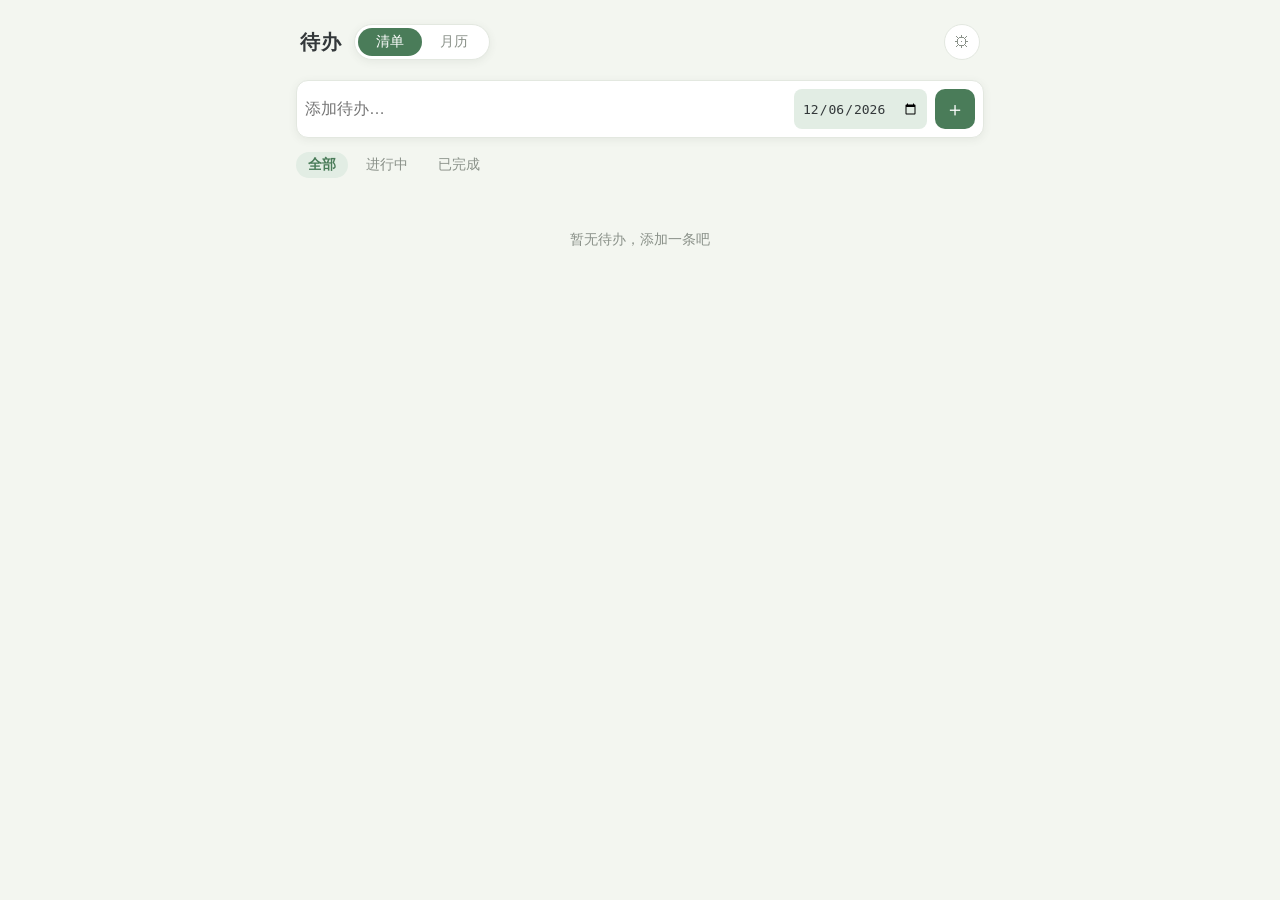
==== index.html @ 1cb69794 "待办事项应用：清单/月历/多主题/导入导出" ====
<!DOCTYPE html>
<html lang="zh-CN">
<head>
  <meta charset="UTF-8">
  <meta name="viewport" content="width=device-width, initial-scale=1.0, viewport-fit=cover">
  <meta name="theme-color" content="#f3f6f0">
  <meta name="description" content="简约护眼待办事项，支持月历视图与数据导出导入">
  <title>Todo · 待办清单</title>
  <link rel="manifest" href="manifest.json">
  <link rel="apple-touch-icon" href="images/icon-192.png">
  <link rel="stylesheet" href="css/style.css">
</head>
<body>
  <header class="topbar">
    <h1 class="logo">待办</h1>
    <nav class="view-switch" role="tablist">
      <button class="view-btn active" data-view="list" role="tab">清单</button>
      <button class="view-btn" data-view="calendar" role="tab">月历</button>
    </nav>
    <button class="icon-btn" id="btn-settings" aria-label="设置">⚙</button>
  </header>

  <!-- 清单视图 -->
  <main id="view-list" class="view active">
    <form id="add-form" class="add-bar" autocomplete="off">
      <input id="add-input" type="text" placeholder="添加待办…" maxlength="100">
      <input id="add-date" type="date" aria-label="日期">
      <button type="submit" class="add-btn" aria-label="添加">＋</button>
    </form>

    <div class="filters">
      <button class="filter-btn active" data-filter="all">全部</button>
      <button class="filter-btn" data-filter="active">进行中</button>
      <button class="filter-btn" data-filter="done">已完成</button>
      <span class="counter" id="counter"></span>
    </div>

    <ul id="todo-list" class="todo-list"></ul>

    <p class="empty-hint" id="empty-hint" hidden>暂无待办，添加一条吧</p>
  </main>

  <!-- 月历视图 -->
  <main id="view-calendar" class="view">
    <div class="cal-head">
      <button class="cal-nav" data-offset="-1" aria-label="上一月">&lt;</button>
      <h2 class="cal-title" id="cal-title"></h2>
      <button class="cal-nav" data-offset="1" aria-label="下一月">&gt;</button>
    </div>
    <div class="cal-weekdays">
      <span>一</span><span>二</span><span>三</span><span>四</span><span>五</span><span>六</span><span>日</span>
    </div>
    <div class="cal-grid" id="cal-grid"></div>

    <section class="day-panel">
      <div class="day-panel-head">
        <h3 id="day-title"></h3>
        <button class="icon-btn" id="btn-today" title="回到今天">今天</button>
      </div>
      <form id="day-add-form" autocomplete="off">
        <input id="day-add-input" type="text" placeholder="为这一天添加待办…" maxlength="100">
        <button type="submit" class="add-btn">＋</button>
      </form>
      <ul id="day-list" class="todo-list"></ul>
      <p class="empty-hint" id="day-empty" hidden>这一天还没有待办</p>
    </section>
  </main>

  <!-- 设置面板 -->
  <div class="overlay" id="settings-overlay" hidden>
    <div class="sheet" role="dialog" aria-label="设置">
      <div class="sheet-head">
        <h2>设置</h2>
        <button class="icon-btn" data-close aria-label="关闭">✕</button>
      </div>

      <h3>主题</h3>
      <div class="theme-grid" id="theme-grid">
        <button class="theme-card" data-theme="green"><i style="--c:#4a7c59"></i>绿白</button>
        <button class="theme-card" data-theme="mono"><i style="--c:#3b3f46"></i>黑白</button>
        <button class="theme-card" data-theme="blue"><i style="--c:#3d6e91"></i>蓝白</button>
      </div>

      <h3>数据</h3>
      <div class="actions">
        <button class="btn" id="btn-export">导出数据</button>
        <button class="btn" id="btn-import">导入数据</button>
        <input type="file" id="import-file" accept=".json,application/json" hidden>
        <button class="btn btn-danger" id="btn-clear">清空全部</button>
      </div>
      <p class="hint">导出后可通过微信 / 网盘等把 JSON 文件发到电脑，在电脑上打开本页并导入即可。</p>

      <p class="hint count-hint" id="stat-hint"></p>
    </div>
  </div>

  <script src="js/store.js"></script>
  <script src="js/theme.js"></script>
  <script src="js/calendar.js"></script>
  <script src="js/app.js"></script>
</body>
</html>
---- css/style.css ----
:root {
  --bg: #f3f6f0;
  --bg-card: #ffffff;
  --text: #33383a;
  --text-dim: #8a9189;
  --accent: #4a7c59;
  --accent-soft: #e2ede4;
  --danger: #b0553f;
  --border: #e3e8e0;
  --radius: 12px;
  --shadow: 0 2px 8px rgba(60, 80, 60, 0.08);
}

[data-theme="mono"] {
  --bg: #f5f5f5;
  --bg-card: #ffffff;
  --text: #26282b;
  --text-dim: #9a9a9a;
  --accent: #3b3f46;
  --accent-soft: #e9eaec;
  --danger: #b0453a;
  --border: #e0e0e0;
  --shadow: 0 2px 8px rgba(0, 0, 0, 0.07);
}

[data-theme="blue"] {
  --bg: #eff3f6;
  --bg-card: #ffffff;
  --text: #2f3a42;
  --text-dim: #8b98a2;
  --accent: #3d6e91;
  --accent-soft: #e0eaf1;
  --danger: #a8503c;
  --border: #dde5ea;
  --shadow: 0 2px 8px rgba(45, 75, 95, 0.08);
}

* { box-sizing: border-box; margin: 0; padding: 0; }

html { -webkit-tap-highlight-color: transparent; }

body {
  font-family: -apple-system, BlinkMacSystemFont, "Segoe UI", "PingFang SC",
    "Microsoft YaHei", sans-serif;
  background: var(--bg);
  color: var(--text);
  line-height: 1.6;
  min-height: 100vh;
  max-width: 720px;
  margin: 0 auto;
  padding: 0 16px calc(24px + env(safe-area-inset-bottom));
  transition: background 0.3s, color 0.3s;
}

/* ---------- 顶栏 ---------- */
.topbar {
  position: sticky;
  top: 0;
  z-index: 10;
  display: flex;
  align-items: center;
  gap: 12px;
  padding: 12px 4px;
  background: var(--bg);
}

.logo { font-size: 20px; font-weight: 600; letter-spacing: 1px; }

.view-switch {
  display: flex;
  background: var(--bg-card);
  border: 1px solid var(--border);
  border-radius: 999px;
  padding: 3px;
  box-shadow: var(--shadow);
}

.view-btn {
  border: none;
  background: none;
  color: var(--text-dim);
  padding: 5px 18px;
  border-radius: 999px;
  font-size: 14px;
  cursor: pointer;
}

.view-btn.active { background: var(--accent); color: #fff; }

.icon-btn {
  border: none;
  background: var(--bg-card);
  color: var(--text-dim);
  width: 36px;
  height: 36px;
  border-radius: 50%;
  font-size: 16px;
  cursor: pointer;
  border: 1px solid var(--border);
  margin-left: auto;
  flex-shrink: 0;
}

.icon-btn:active { transform: scale(0.94); }

.view { display: none; padding-top: 8px; }
.view.active { display: block; }

/* ---------- 添加栏 ---------- */
.add-bar {
  display: flex;
  gap: 8px;
  background: var(--bg-card);
  border: 1px solid var(--border);
  border-radius: var(--radius);
  padding: 8px;
  box-shadow: var(--shadow);
}

.add-bar input[type="text"] {
  flex: 1;
  min-width: 0;
  border: none;
  outline: none;
  background: none;
  font-size: 16px;
  color: var(--text);
}

.add-bar input[type="date"] {
  border: none;
  outline: none;
  background: var(--accent-soft);
  color: var(--text);
  border-radius: 8px;
  padding: 4px 8px;
  font-size: 13px;
  flex-shrink: 0;
}

.add-btn {
  border: none;
  background: var(--accent);
  color: #fff;
  width: 40px;
  height: 40px;
  border-radius: 10px;
  font-size: 20px;
  cursor: pointer;
  flex-shrink: 0;
}

.add-btn:active { transform: scale(0.94); }

/* ---------- 筛选 ---------- */
.filters {
  display: flex;
  align-items: center;
  gap: 6px;
  margin: 14px 0 10px;
}

.filter-btn {
  border: none;
  background: none;
  color: var(--text-dim);
  padding: 4px 12px;
  border-radius: 999px;
  font-size: 14px;
  cursor: pointer;
}

.filter-btn.active {
  background: var(--accent-soft);
  color: var(--accent);
  font-weight: 600;
}

.counter { margin-left: auto; font-size: 13px; color: var(--text-dim); }

/* ---------- 待办列表 ---------- */
.todo-list { list-style: none; display: flex; flex-direction: column; gap: 8px; }

.todo-item {
  display: flex;
  align-items: center;
  gap: 10px;
  background: var(--bg-card);
  border: 1px solid var(--border);
  border-radius: var(--radius);
  padding: 12px 14px;
  box-shadow: var(--shadow);
  animation: slide-in 0.18s ease;
}

@keyframes slide-in {
  from { opacity: 0; transform: translateY(4px); }
  to { opacity: 1; transform: none; }
}

.todo-check {
  width: 22px;
  height: 22px;
  border-radius: 50%;
  border: 2px solid var(--accent);
  background: none;
  cursor: pointer;
  flex-shrink: 0;
  position: relative;
}

.todo-check:checked {
  background: var(--accent);
}

.todo-check:checked::after {
  content: "";
  position: absolute;
  left: 6px;
  top: 3px;
  width: 5px;
  height: 9px;
  border: solid #fff;
  border-width: 0 2px 2px 0;
  transform: rotate(45deg);
}

.todo-text {
  flex: 1;
  font-size: 15px;
  word-break: break-all;
}

.todo-item.done .todo-text { text-decoration: line-through; color: var(--text-dim); }

.todo-date {
  font-size: 12px;
  color: var(--text-dim);
  background: var(--accent-soft);
  padding: 2px 8px;
  border-radius: 999px;
  flex-shrink: 0;
}

.todo-item.overdue .todo-date { color: var(--danger); background: #f6e6e1; }

.todo-del {
  border: none;
  background: none;
  color: var(--text-dim);
  font-size: 16px;
  cursor: pointer;
  padding: 4px 6px;
  flex-shrink: 0;
}

.todo-del:active { color: var(--danger); }

.todo-edit {
  width: 100%;
  border: none;
  border-bottom: 1.5px solid var(--accent);
  outline: none;
  background: none;
  color: var(--text);
  font-size: 15px;
  font-family: inherit;
  padding: 0 0 2px;
}

.empty-hint {
  text-align: center;
  color: var(--text-dim);
  padding: 40px 0;
  font-size: 14px;
}

/* ---------- 月历 ---------- */
.cal-head {
  display: flex;
  align-items: center;
  justify-content: space-between;
  margin-bottom: 8px;
}

.cal-title { font-size: 18px; font-weight: 600; }

.cal-nav {
  border: none;
  background: var(--bg-card);
  border: 1px solid var(--border);
  color: var(--text);
  width: 36px;
  height: 36px;
  border-radius: 50%;
  cursor: pointer;
  font-size: 16px;
}

.cal-weekdays {
  display: grid;
  grid-template-columns: repeat(7, 1fr);
  text-align: center;
  font-size: 12px;
  color: var(--text-dim);
  margin-bottom: 4px;
}

.cal-grid {
  display: grid;
  grid-template-columns: repeat(7, 1fr);
  gap: 4px;
}

.cal-cell {
  position: relative;
  min-height: 58px;
  border: none;
  background: var(--bg-card);
  border-radius: 10px;
  font-size: 14px;
  color: var(--text);
  cursor: pointer;
  display: flex;
  flex-direction: column;
  align-items: flex-start;
  justify-content: flex-start;
  padding: 4px 4px 3px;
  gap: 2px;
  overflow: hidden;
}

.cal-cell .cal-day { font-size: 12px; line-height: 1.3; }

.cal-cell .cal-text {
  font-size: 9px;
  line-height: 1.3;
  width: 100%;
  overflow: hidden;
  white-space: nowrap;
  text-overflow: ellipsis;
  color: var(--text);
}

.cal-cell .cal-text.done {
  text-decoration: line-through;
  opacity: 0.55;
}

.cal-cell .cal-more {
  font-size: 9px;
  line-height: 1.3;
  color: var(--text-dim);
}

.cal-cell.other { color: var(--text-dim); opacity: 0.45; }

.cal-cell.today { border: 1.5px solid var(--accent); font-weight: 700; }
.cal-cell.today .cal-text { font-weight: 400; }

.cal-cell.selected { background: var(--accent); color: #fff; font-weight: 600; }
.cal-cell.selected .cal-text { font-weight: 400; color: #fff; }
.cal-cell.selected .cal-text.done { color: rgba(255, 255, 255, 0.75); }
.cal-cell.selected .cal-more { color: rgba(255, 255, 255, 0.8); }

/* 当日面板 */
.day-panel {
  margin-top: 16px;
  background: var(--bg-card);
  border: 1px solid var(--border);
  border-radius: var(--radius);
  padding: 14px;
  box-shadow: var(--shadow);
}

.day-panel-head {
  display: flex;
  align-items: center;
  justify-content: space-between;
  margin-bottom: 10px;
}

.day-panel-head h3 { font-size: 16px; }

#btn-today {
  border: 1px solid var(--border);
  background: var(--accent-soft);
  color: var(--accent);
  border-radius: 999px;
  padding: 3px 12px;
  font-size: 13px;
  cursor: pointer;
}

#day-add-form { display: flex; gap: 8px; margin-bottom: 10px; }

#day-add-input {
  flex: 1;
  min-width: 0;
  border: 1px solid var(--border);
  background: var(--bg);
  border-radius: 10px;
  padding: 8px 12px;
  font-size: 15px;
  color: var(--text);
  outline: none;
}

#day-add-input:focus { border-color: var(--accent); }

/* ---------- 设置面板 ---------- */
.overlay {
  position: fixed;
  inset: 0;
  background: rgba(30, 40, 30, 0.4);
  display: flex;
  justify-content: center;
  align-items: flex-end;
  z-index: 100;
  animation: fade-in 0.2s ease;
}

.overlay[hidden] { display: none; }

@keyframes fade-in { from { opacity: 0; } to { opacity: 1; } }

.sheet {
  background: var(--bg-card);
  width: 100%;
  max-width: 720px;
  border-radius: 20px 20px 0 0;
  padding: 18px 16px calc(24px + env(safe-area-inset-bottom));
  animation: rise 0.25s ease;
}

@keyframes rise {
  from { transform: translateY(40px); opacity: 0.5; }
  to { transform: none; opacity: 1; }
}

.sheet-head {
  display: flex;
  align-items: center;
  justify-content: space-between;
  margin-bottom: 12px;
}

.sheet h2 { font-size: 17px; }
.sheet h3 {
  font-size: 13px;
  color: var(--text-dim);
  margin: 16px 0 8px;
  font-weight: 500;
}

.theme-grid { display: flex; gap: 10px; }

.theme-card {
  flex: 1;
  border: 1px solid var(--border);
  background: var(--bg);
  border-radius: 12px;
  padding: 10px;
  font-size: 13px;
  color: var(--text);
  cursor: pointer;
  display: flex;
  flex-direction: column;
  align-items: center;
  gap: 6px;
}

.theme-card i {
  width: 100%;
  height: 34px;
  border-radius: 8px;
  background: linear-gradient(135deg, #fff 50%, var(--c) 50%);
}

.theme-card.active { border-color: var(--accent); box-shadow: 0 0 0 2px var(--accent-soft); }

.actions { display: flex; flex-wrap: wrap; gap: 8px; }

.btn {
  border: 1px solid var(--border);
  background: var(--bg);
  color: var(--text);
  border-radius: 10px;
  padding: 9px 16px;
  font-size: 14px;
  cursor: pointer;
}

.btn:active { transform: scale(0.96); }
.btn-danger { color: var(--danger); border-color: #eccbc4; }

.hint { font-size: 12px; color: var(--text-dim); margin-top: 10px; line-height: 1.7; }
.count-hint { margin-top: 14px; padding-top: 10px; border-top: 1px dashed var(--border); }

/* ---------- 桌面端 ---------- */
@media (min-width: 640px) {
  body { padding-top: 12px; }
  .overlay { align-items: center; }
  .sheet { border-radius: 20px; max-height: 85vh; overflow-y: auto; }
  .cal-cell:hover { background: var(--accent-soft); }
  .cal-cell.selected:hover { background: var(--accent); }
}
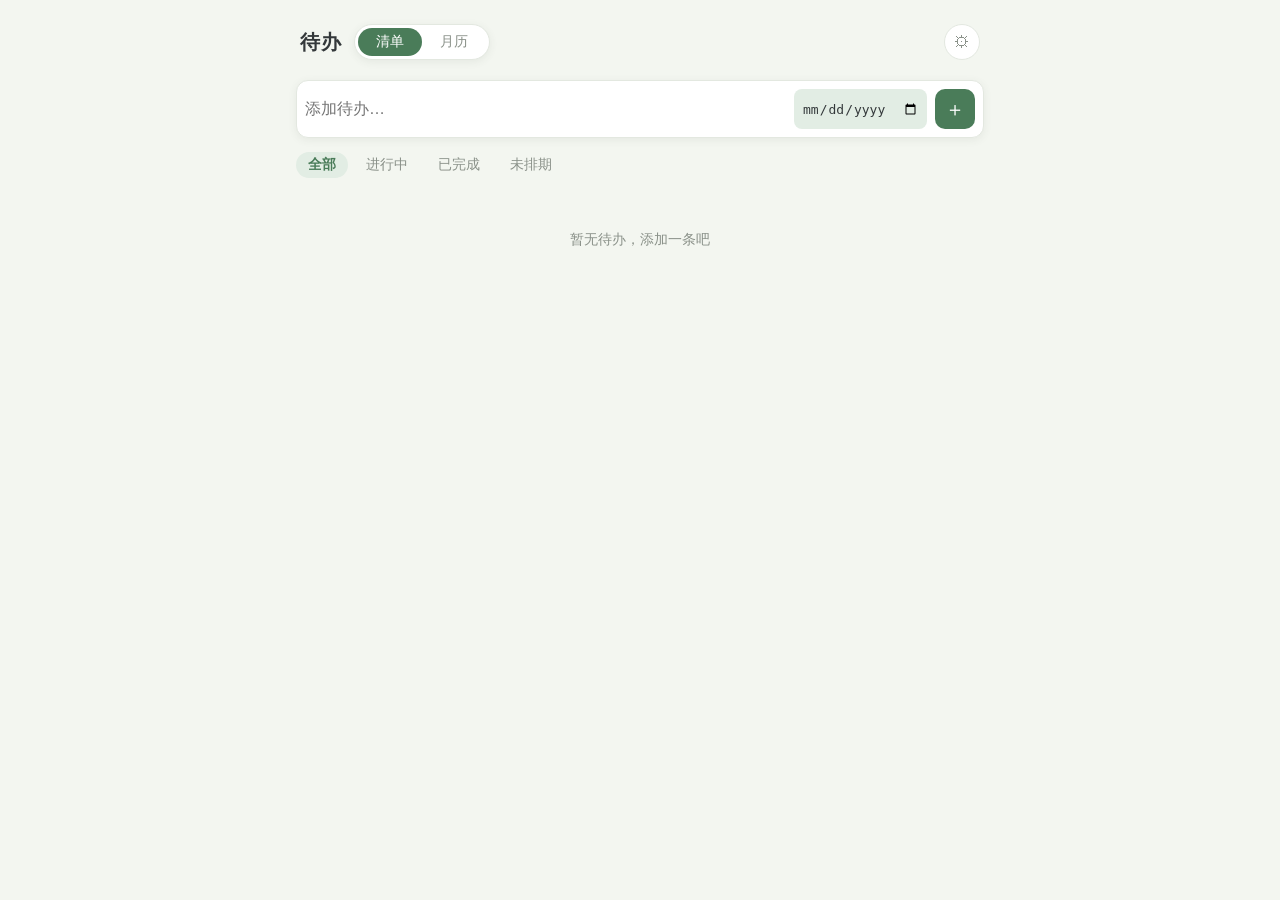
==== commit 186244e0: "修复完成勾不显示、导入 id 撞车、列表双重渲染与存储写入失败；新增未排期、撤销删除、触屏编辑与覆盖还原 - 完成勾：.todo-check 改由 .done 类驱动，原来用 <button> 上的 " ====
--- a/index.html
+++ b/index.html
@@ -1,53 +1,66 @@
 <!DOCTYPE html>
-<html lang="zh-CN">
+<html lang="zh-CN" data-theme="green">
 <head>
   <meta charset="UTF-8">
   <meta name="viewport" content="width=device-width, initial-scale=1.0, viewport-fit=cover">
   <meta name="theme-color" content="#f3f6f0">
   <meta name="description" content="简约护眼待办事项，支持月历视图与数据导出导入">
   <title>Todo · 待办清单</title>
+  <link rel="icon" href="favicon.ico" sizes="192x192">
+  <link rel="apple-touch-icon" href="images/icon-192.png">
   <link rel="manifest" href="manifest.json">
-  <link rel="apple-touch-icon" href="images/icon-192.png">
+  <!-- 在样式表之前定好主题，避免已选「黑白 / 蓝白」的用户每次冷启动先看到一帧绿白 -->
+  <script>
+    (function () {
+      try {
+        var t = localStorage.getItem('todo_theme_v1');
+        if (t !== 'green' && t !== 'mono' && t !== 'blue') t = 'green';
+        document.documentElement.setAttribute('data-theme', t);
+      } catch (e) {}
+    })();
+  </script>
   <link rel="stylesheet" href="css/style.css">
 </head>
 <body>
   <header class="topbar">
     <h1 class="logo">待办</h1>
-    <nav class="view-switch" role="tablist">
-      <button class="view-btn active" data-view="list" role="tab">清单</button>
-      <button class="view-btn" data-view="calendar" role="tab">月历</button>
+    <nav class="view-switch" role="tablist" aria-label="视图切换">
+      <button class="view-btn active" data-view="list" role="tab" aria-selected="true" aria-controls="view-list">清单</button>
+      <button class="view-btn" data-view="calendar" role="tab" aria-selected="false" aria-controls="view-calendar">月历</button>
     </nav>
     <button class="icon-btn" id="btn-settings" aria-label="设置">⚙</button>
   </header>
 
   <!-- 清单视图 -->
-  <main id="view-list" class="view active">
+  <main id="view-list" class="view active" role="tabpanel" aria-label="清单">
     <form id="add-form" class="add-bar" autocomplete="off">
-      <input id="add-input" type="text" placeholder="添加待办…" maxlength="100">
-      <input id="add-date" type="date" aria-label="日期">
+      <input id="add-input" type="text" placeholder="添加待办…" maxlength="100" aria-label="待办内容">
+      <input id="add-date" type="date" aria-label="日期，留空表示未排期" title="留空 = 未排期" placeholder="未排期">
       <button type="submit" class="add-btn" aria-label="添加">＋</button>
     </form>
 
-    <div class="filters">
-      <button class="filter-btn active" data-filter="all">全部</button>
-      <button class="filter-btn" data-filter="active">进行中</button>
-      <button class="filter-btn" data-filter="done">已完成</button>
-      <span class="counter" id="counter"></span>
+    <div class="filters" role="group" aria-label="筛选">
+      <button class="filter-btn active" data-filter="all" aria-pressed="true">全部</button>
+      <button class="filter-btn" data-filter="active" aria-pressed="false">进行中</button>
+      <button class="filter-btn" data-filter="done" aria-pressed="false">已完成</button>
+      <button class="filter-btn" data-filter="undated" aria-pressed="false">未排期</button>
+      <span class="counter" id="counter" role="status" aria-live="polite"></span>
     </div>
 
-    <ul id="todo-list" class="todo-list"></ul>
+    <ul id="todo-list" class="todo-list" role="list"></ul>
 
     <p class="empty-hint" id="empty-hint" hidden>暂无待办，添加一条吧</p>
   </main>
 
   <!-- 月历视图 -->
-  <main id="view-calendar" class="view">
+  <main id="view-calendar" class="view" role="tabpanel" aria-label="月历">
     <div class="cal-head">
       <button class="cal-nav" data-offset="-1" aria-label="上一月">&lt;</button>
       <h2 class="cal-title" id="cal-title"></h2>
+      <button class="cal-undated" id="btn-undated" hidden aria-pressed="false" title="查看没有日期的待办">未排期 0</button>
       <button class="cal-nav" data-offset="1" aria-label="下一月">&gt;</button>
     </div>
-    <div class="cal-weekdays">
+    <div class="cal-weekdays" aria-hidden="true">
       <span>一</span><span>二</span><span>三</span><span>四</span><span>五</span><span>六</span><span>日</span>
     </div>
     <div class="cal-grid" id="cal-grid"></div>
@@ -55,43 +68,59 @@
     <section class="day-panel">
       <div class="day-panel-head">
         <h3 id="day-title"></h3>
-        <button class="icon-btn" id="btn-today" title="回到今天">今天</button>
+        <span class="panel-actions">
+          <button class="icon-btn" id="btn-today" title="回到今天">今天</button>
+          <button id="btn-panel-back" hidden>返回今天</button>
+        </span>
       </div>
       <form id="day-add-form" autocomplete="off">
-        <input id="day-add-input" type="text" placeholder="为这一天添加待办…" maxlength="100">
-        <button type="submit" class="add-btn">＋</button>
+        <input id="day-add-input" type="text" placeholder="为这一天添加待办…" maxlength="100" aria-label="待办内容">
+        <button type="submit" class="add-btn" aria-label="添加">＋</button>
       </form>
-      <ul id="day-list" class="todo-list"></ul>
+      <ul id="day-list" class="todo-list" role="list"></ul>
       <p class="empty-hint" id="day-empty" hidden>这一天还没有待办</p>
     </section>
   </main>
 
   <!-- 设置面板 -->
   <div class="overlay" id="settings-overlay" hidden>
-    <div class="sheet" role="dialog" aria-label="设置">
+    <div class="sheet" role="dialog" aria-modal="true" aria-labelledby="settings-title">
       <div class="sheet-head">
-        <h2>设置</h2>
+        <h2 id="settings-title">设置</h2>
         <button class="icon-btn" data-close aria-label="关闭">✕</button>
       </div>
 
       <h3>主题</h3>
-      <div class="theme-grid" id="theme-grid">
-        <button class="theme-card" data-theme="green"><i style="--c:#4a7c59"></i>绿白</button>
-        <button class="theme-card" data-theme="mono"><i style="--c:#3b3f46"></i>黑白</button>
-        <button class="theme-card" data-theme="blue"><i style="--c:#3d6e91"></i>蓝白</button>
+      <div class="theme-grid" id="theme-grid" role="group" aria-label="主题">
+        <button class="theme-card" data-theme="green" aria-pressed="false"><i style="--c:#4a7c59"></i>绿白</button>
+        <button class="theme-card" data-theme="mono" aria-pressed="false"><i style="--c:#3b3f46"></i>黑白</button>
+        <button class="theme-card" data-theme="blue" aria-pressed="false"><i style="--c:#3d6e91"></i>蓝白</button>
       </div>
 
       <h3>数据</h3>
       <div class="actions">
         <button class="btn" id="btn-export">导出数据</button>
-        <button class="btn" id="btn-import">导入数据</button>
+        <button class="btn" id="btn-import">导入并合并</button>
         <input type="file" id="import-file" accept=".json,application/json" hidden>
+        <button class="btn" id="btn-restore">从备份还原</button>
+        <input type="file" id="restore-file" accept=".json,application/json" hidden>
         <button class="btn btn-danger" id="btn-clear">清空全部</button>
       </div>
-      <p class="hint">导出后可通过微信 / 网盘等把 JSON 文件发到电脑，在电脑上打开本页并导入即可。</p>
+      <p class="hint">导出后可通过微信 / 网盘等把 JSON 文件发到电脑，在电脑上打开本页并导入即可。<br>
+        <b>导入并合并</b>：把文件里的待办加进现有数据，内容完全相同的会跳过。<br>
+        <b>从备份还原</b>：先清空当前数据，再完全按备份文件恢复（当前数据会被覆盖）。</p>
+
+      <h3>键盘 / 触屏操作</h3>
+      <p class="hint">双击待办文字（手机上长按）即可修改内容和日期；删除后 6 秒内可点下方提示中的「撤销」恢复。</p>
 
       <p class="hint count-hint" id="stat-hint"></p>
     </div>
+  </div>
+
+  <!-- 操作提示（撤销删除 / 刷新到新版本） -->
+  <div class="toast" id="toast" role="status" aria-live="polite" hidden>
+    <span id="toast-msg">已删除</span>
+    <button type="button" class="toast-undo" id="toast-undo">撤销</button>
   </div>
 
   <script src="js/store.js"></script>
@@ -99,4 +128,4 @@
   <script src="js/calendar.js"></script>
   <script src="js/app.js"></script>
 </body>
-</html>+</html>
--- a/css/style.css
+++ b/css/style.css
@@ -15,7 +15,7 @@
   --bg: #f5f5f5;
   --bg-card: #ffffff;
   --text: #26282b;
-  --text-dim: #9a9a9a;
+  --text-dim: #6f6f6f;
   --accent: #3b3f46;
   --accent-soft: #e9eaec;
   --danger: #b0453a;
@@ -27,7 +27,7 @@
   --bg: #eff3f6;
   --bg-card: #ffffff;
   --text: #2f3a42;
-  --text-dim: #8b98a2;
+  --text-dim: #6d7c86;
   --accent: #3d6e91;
   --accent-soft: #e0eaf1;
   --danger: #a8503c;
@@ -135,7 +135,8 @@
   border-radius: 8px;
   padding: 4px 8px;
   font-size: 13px;
-  flex-shrink: 0;
+  max-width: 42%;
+  flex-shrink: 1;
 }
 
 .add-btn {
@@ -207,13 +208,13 @@
   cursor: pointer;
   flex-shrink: 0;
   position: relative;
-}
-
-.todo-check:checked {
-  background: var(--accent);
-}
-
-.todo-check:checked::after {
+  padding: 0;
+}
+
+/* 状态由 .done 类驱动：这个元素是 <button>，:checked 永远不会命中 */
+.todo-check.done { background: var(--accent); }
+
+.todo-check.done::after {
   content: "";
   position: absolute;
   left: 6px;
@@ -231,6 +232,16 @@
   word-break: break-all;
 }
 
+/* 触屏：长按用于进入编辑，所以不要触发文字选择、放大镜和系统菜单 */
+@media (hover: none) {
+  .todo-text {
+    -webkit-user-select: none;
+    user-select: none;
+    -webkit-touch-callout: none;
+    touch-action: manipulation;
+  }
+}
+
 .todo-item.done .todo-text { text-decoration: line-through; color: var(--text-dim); }
 
 .todo-date {
@@ -240,11 +251,24 @@
   padding: 2px 8px;
   border-radius: 999px;
   flex-shrink: 0;
+  white-space: nowrap;
 }
 
 .todo-item.overdue .todo-date { color: var(--danger); background: #f6e6e1; }
 
-.todo-del {
+/* 无日期条目的标记 */
+.todo-flag {
+  font-size: 12px;
+  color: var(--text-dim);
+  border: 1px dashed var(--border);
+  padding: 2px 8px;
+  border-radius: 999px;
+  flex-shrink: 0;
+  white-space: nowrap;
+}
+
+.todo-del,
+.todo-edit-btn {
   border: none;
   background: none;
   color: var(--text-dim);
@@ -254,7 +278,26 @@
   flex-shrink: 0;
 }
 
-.todo-del:active { color: var(--danger); }
+.todo-del:active,
+.todo-edit-btn:active { color: var(--danger); }
+
+.todo-edit-btn:active { color: var(--accent); }
+
+/* 编辑态：输入框 + 日期 + 保存/取消 */
+.todo-item.editing {
+  display: grid;
+  grid-template-columns: 1fr auto;
+  gap: 8px;
+  align-items: center;
+  animation: none;
+}
+
+.todo-edit-box {
+  display: flex;
+  flex-direction: column;
+  gap: 6px;
+  min-width: 0;
+}
 
 .todo-edit {
   width: 100%;
@@ -268,6 +311,32 @@
   padding: 0 0 2px;
 }
 
+.todo-edit-date {
+  border: 1px solid var(--border);
+  background: var(--bg);
+  color: var(--text);
+  border-radius: 8px;
+  padding: 2px 6px;
+  font-size: 12px;
+  font-family: inherit;
+  width: 100%;
+  max-width: 190px;
+}
+
+.todo-edit-actions { display: flex; gap: 4px; flex-shrink: 0; }
+
+.edit-btn {
+  border: none;
+  background: var(--accent-soft);
+  color: var(--accent);
+  border-radius: 8px;
+  padding: 5px 9px;
+  font-size: 14px;
+  cursor: pointer;
+}
+
+.edit-btn.ghost { background: none; color: var(--text-dim); }
+
 .empty-hint {
   text-align: center;
   color: var(--text-dim);
@@ -275,15 +344,68 @@
   font-size: 14px;
 }
 
+/* ---------- 撤销提示 ---------- */
+.toast {
+  position: fixed;
+  left: 50%;
+  bottom: calc(18px + env(safe-area-inset-bottom));
+  transform: translateX(-50%);
+  display: flex;
+  align-items: center;
+  gap: 14px;
+  background: var(--text);
+  color: var(--bg-card);
+  padding: 10px 16px;
+  border-radius: 999px;
+  font-size: 14px;
+  box-shadow: 0 4px 16px rgba(0, 0, 0, 0.22);
+  z-index: 200;
+  max-width: calc(100% - 32px);
+}
+
+.toast[hidden] { display: none; }
+
+.toast-undo {
+  border: none;
+  background: none;
+  color: inherit;
+  font-size: 14px;
+  font-weight: 700;
+  text-decoration: underline;
+  cursor: pointer;
+  padding: 0;
+  flex-shrink: 0;
+}
+
 /* ---------- 月历 ---------- */
 .cal-head {
   display: flex;
   align-items: center;
   justify-content: space-between;
+  gap: 8px;
   margin-bottom: 8px;
 }
 
 .cal-title { font-size: 18px; font-weight: 600; }
+
+.cal-undated {
+  border: 1px dashed var(--border);
+  background: var(--bg-card);
+  color: var(--text-dim);
+  border-radius: 999px;
+  padding: 3px 12px;
+  font-size: 13px;
+  cursor: pointer;
+  margin: 0 auto;
+}
+
+.cal-undated.active {
+  border-style: solid;
+  border-color: var(--accent);
+  background: var(--accent-soft);
+  color: var(--accent);
+  font-weight: 600;
+}
 
 .cal-nav {
   border: none;
@@ -295,6 +417,7 @@
   border-radius: 50%;
   cursor: pointer;
   font-size: 16px;
+  flex-shrink: 0;
 }
 
 .cal-weekdays {
@@ -353,7 +476,7 @@
   color: var(--text-dim);
 }
 
-.cal-cell.other { color: var(--text-dim); opacity: 0.45; }
+.cal-cell.other { color: var(--text-dim); opacity: 0.75; }
 
 .cal-cell.today { border: 1.5px solid var(--accent); font-weight: 700; }
 .cal-cell.today .cal-text { font-weight: 400; }
@@ -377,12 +500,16 @@
   display: flex;
   align-items: center;
   justify-content: space-between;
+  gap: 8px;
   margin-bottom: 10px;
 }
 
 .day-panel-head h3 { font-size: 16px; }
 
-#btn-today {
+.panel-actions { display: flex; gap: 6px; flex-shrink: 0; }
+
+#btn-today,
+#btn-panel-back {
   border: 1px solid var(--border);
   background: var(--accent-soft);
   color: var(--accent);
@@ -391,6 +518,8 @@
   font-size: 13px;
   cursor: pointer;
 }
+
+#btn-panel-back[hidden] { display: none; }
 
 #day-add-form { display: flex; gap: 8px; margin-bottom: 10px; }
 
@@ -496,6 +625,20 @@
 
 .hint { font-size: 12px; color: var(--text-dim); margin-top: 10px; line-height: 1.7; }
 .count-hint { margin-top: 14px; padding-top: 10px; border-top: 1px dashed var(--border); }
+
+/* ---------- 键盘焦点可见 ---------- */
+button:focus-visible,
+.theme-card:focus-visible,
+.cal-cell:focus-visible,
+input:focus-visible {
+  outline: 2px solid var(--accent);
+  outline-offset: 2px;
+}
+
+/* ---------- 减少动效 ---------- */
+@media (prefers-reduced-motion: reduce) {
+  *, *::before, *::after { animation: none !important; transition: none !important; }
+}
 
 /* ---------- 桌面端 ---------- */
 @media (min-width: 640px) {
